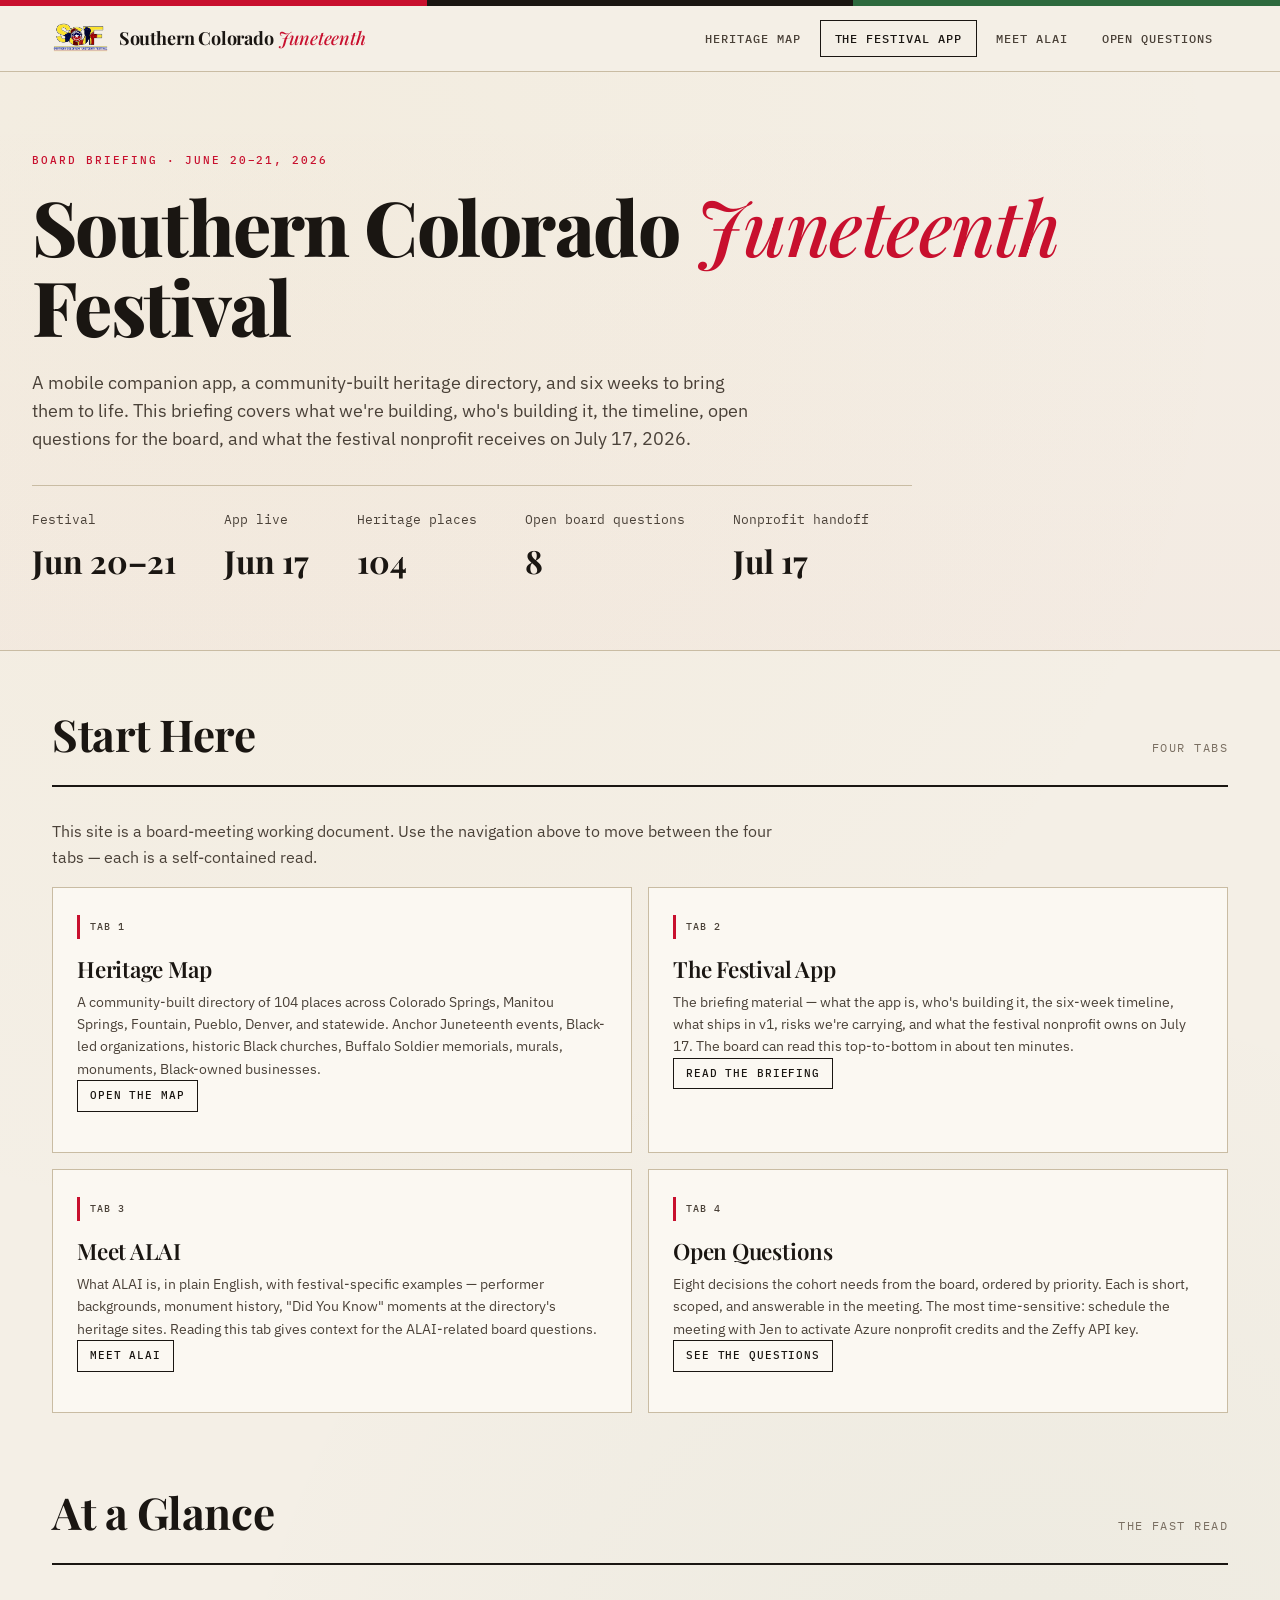
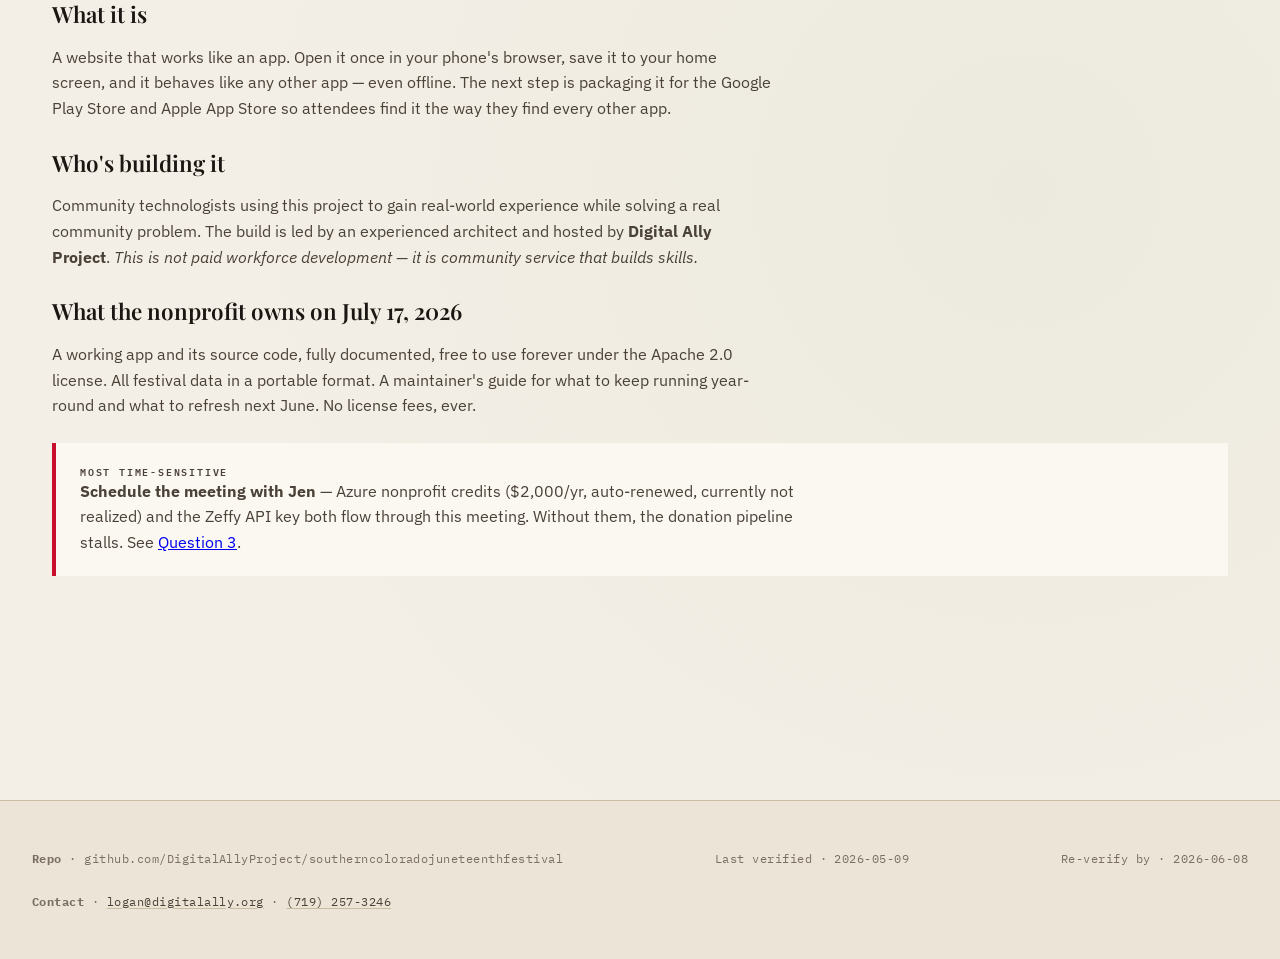
==== index.html @ 45888d23 "Initial briefing site — 4-tab PWA for the Southern Colorado Juneteenth Festival board. Heritage Map " ====
<!DOCTYPE html>
<html lang="en">
<head>
<meta charset="UTF-8" />
<meta name="viewport" content="width=device-width, initial-scale=1.0" />
<meta name="description" content="Board briefing for the Southern Colorado Juneteenth Festival mobile companion app — what it is, who's building it, timeline, the 104-place heritage directory, and what the festival nonprofit receives on July 17, 2026." />
<meta name="theme-color" content="#C8102E" />
<title>Southern Colorado Juneteenth Festival — Briefing</title>
<link rel="manifest" href="manifest.webmanifest" />
<link rel="icon" href="icons/icon-192.png" />
<link rel="apple-touch-icon" href="icons/icon-192.png" />
<link rel="preconnect" href="https://fonts.googleapis.com">
<link rel="preconnect" href="https://fonts.gstatic.com" crossorigin>
<link href="https://fonts.googleapis.com/css2?family=Playfair+Display:ital,wght@0,400;0,500;0,700;0,800;1,400&family=IBM+Plex+Sans:wght@300;400;500;600&family=IBM+Plex+Mono:wght@400;500&display=swap" rel="stylesheet">
<link rel="stylesheet" href="styles.css" />
</head>
<body>

<header class="site-header">
  <div class="site-header-inner">
    <a class="site-brand" href="index.html"><img src="assets/festival-logo.png" alt="" class="site-brand-mark" /><span>Southern Colorado <em>Juneteenth</em></span></a>
    <nav class="site-nav" aria-label="Primary">
      <a href="heritage-map.html">Heritage Map</a>
      <a href="festival-app.html" class="active">The Festival App</a>
      <a href="meet-alai.html">Meet ALAI</a>
      <a href="open-questions.html">Open Questions</a>
    </nav>
  </div>
</header>

<section class="hero">
  <div class="hero-inner">
    <p class="eyebrow">Board Briefing · June 20–21, 2026</p>
    <h1>Southern Colorado <em>Juneteenth</em> Festival</h1>
    <p class="hero-lede">
      A mobile companion app, a community-built heritage directory, and six weeks to bring them to life. This briefing covers what we're building, who's building it, the timeline, open questions for the board, and what the festival nonprofit receives on July&nbsp;17,&nbsp;2026.
    </p>
    <div class="hero-meta">
      <div class="meta-item">Festival<strong>Jun 20–21</strong></div>
      <div class="meta-item">App live<strong>Jun 17</strong></div>
      <div class="meta-item">Heritage places<strong>104</strong></div>
      <div class="meta-item">Open board questions<strong>8</strong></div>
      <div class="meta-item">Nonprofit handoff<strong>Jul 17</strong></div>
    </div>
  </div>
</section>

<main>

<section class="section" id="start-here">
  <div class="section-heading">
    <h2 class="section-title">Start Here</h2>
    <span class="section-meta">Four tabs</span>
  </div>
  <p>
    This site is a board-meeting working document. Use the navigation above to move between the four tabs — each is a self-contained read.
  </p>
  <div class="card-grid cols-2">

    <article class="card card-static">
      <p class="category-badge">Tab 1</p>
      <h3 class="card-title">Heritage Map</h3>
      <p class="card-body-text">
        A community-built directory of 104 places across Colorado Springs, Manitou Springs, Fountain, Pueblo, Denver, and statewide. Anchor Juneteenth events, Black-led organizations, historic Black churches, Buffalo Soldier memorials, murals, monuments, Black-owned businesses.
      </p>
      <p><a class="cross-link" href="heritage-map.html">Open the map</a></p>
    </article>

    <article class="card card-static">
      <p class="category-badge">Tab 2</p>
      <h3 class="card-title">The Festival App</h3>
      <p class="card-body-text">
        The briefing material — what the app is, who's building it, the six-week timeline, what ships in v1, risks we're carrying, and what the festival nonprofit owns on July 17. The board can read this top-to-bottom in about ten minutes.
      </p>
      <p><a class="cross-link" href="festival-app.html">Read the briefing</a></p>
    </article>

    <article class="card card-static">
      <p class="category-badge">Tab 3</p>
      <h3 class="card-title">Meet ALAI</h3>
      <p class="card-body-text">
        What ALAI is, in plain English, with festival-specific examples — performer backgrounds, monument history, "Did You Know" moments at the directory's heritage sites. Reading this tab gives context for the ALAI-related board questions.
      </p>
      <p><a class="cross-link" href="meet-alai.html">Meet ALAI</a></p>
    </article>

    <article class="card card-static">
      <p class="category-badge">Tab 4</p>
      <h3 class="card-title">Open Questions</h3>
      <p class="card-body-text">
        Eight decisions the cohort needs from the board, ordered by priority. Each is short, scoped, and answerable in the meeting. The most time-sensitive: schedule the meeting with Jen to activate Azure nonprofit credits and the Zeffy API key.
      </p>
      <p><a class="cross-link" href="open-questions.html">See the questions</a></p>
    </article>

  </div>
</section>

<section class="section" id="at-a-glance">
  <div class="section-heading">
    <h2 class="section-title">At a Glance</h2>
    <span class="section-meta">The fast read</span>
  </div>

  <h3>What it is</h3>
  <p>
    A website that works like an app. Open it once in your phone's browser, save it to your home screen, and it behaves like any other app — even offline. The next step is packaging it for the Google Play Store and Apple App Store so attendees find it the way they find every other app.
  </p>

  <h3>Who's building it</h3>
  <p>
    Community technologists using this project to gain real-world experience while solving a real community problem. The build is led by an experienced architect and hosted by <strong>Digital Ally Project</strong>. <em>This is not paid workforce development — it is community service that builds skills.</em>
  </p>

  <h3>What the nonprofit owns on July 17, 2026</h3>
  <p>
    A working app and its source code, fully documented, free to use forever under the Apache 2.0 license. All festival data in a portable format. A maintainer's guide for what to keep running year-round and what to refresh next June. No license fees, ever.
  </p>

  <div class="callout">
    <p class="callout-label">Most time-sensitive</p>
    <p>
      <strong>Schedule the meeting with Jen</strong> — Azure nonprofit credits ($2,000/yr, auto-renewed, currently not realized) and the Zeffy API key both flow through this meeting. Without them, the donation pipeline stalls. See <a href="open-questions.html#q3">Question 3</a>.
    </p>
  </div>
</section>

</main>

<footer class="site-footer">
  <div class="site-footer-inner">
    <div>
      <strong>Repo</strong> · github.com/DigitalAllyProject/southerncoloradojuneteenthfestival
    </div>
    <div>Last verified · 2026-05-09</div>
    <div>Re-verify by · 2026-06-08</div>
    <div><strong>Contact</strong> · <a href="mailto:logan@digitalally.org">logan@digitalally.org</a> · <a href="tel:+17192573246">(719) 257-3246</a></div>
  </div>
</footer>

<script>
  if ('serviceWorker' in navigator) {
    window.addEventListener('load', () => {
      navigator.serviceWorker.register('sw.js').catch(() => {});
    });
  }
</script>
</body>
</html>
---- styles.css ----
/* Southern Colorado Juneteenth Festival — shared styles
 * Design system extracted from scavenger_hunt_directory.html so the briefing
 * site, the heritage directory, and (eventually) the festival PWA read as
 * one family.
 */

:root {
  --bg: #F4EFE6;          /* warm cream paper */
  --bg-deeper: #ECE5D7;
  --bg-card: #FBF8F2;
  --ink: #1A1612;          /* near-black ink */
  --ink-soft: #4A4138;
  --ink-faded: #7A6F62;
  --rule: #C9BCA3;         /* paper rule line */

  /* Pan-African accent palette */
  --pa-red: #C8102E;
  --pa-black: #1A1612;
  --pa-green: #2D6A3E;
  --pa-gold: #D4A634;

  --accent: var(--pa-red);
  --shadow: 0 1px 2px rgba(26,22,18,0.04), 0 4px 12px rgba(26,22,18,0.06);
  --shadow-lift: 0 4px 8px rgba(26,22,18,0.08), 0 16px 32px rgba(26,22,18,0.10);

  --font-display: 'Playfair Display', Georgia, serif;
  --font-body: 'IBM Plex Sans', system-ui, sans-serif;
  --font-mono: 'IBM Plex Mono', ui-monospace, monospace;
}

* { box-sizing: border-box; }
html { scroll-behavior: smooth; }
body {
  margin: 0;
  background: var(--bg);
  color: var(--ink);
  font-family: var(--font-body);
  font-size: 16px;
  line-height: 1.6;
  background-image:
    radial-gradient(circle at 20% 10%, rgba(212, 166, 52, 0.04) 0, transparent 40%),
    radial-gradient(circle at 80% 70%, rgba(45, 106, 62, 0.04) 0, transparent 40%);
}

/* ===== Global nav header (shared across all tabs) ===== */
.site-header {
  position: sticky;
  top: 0;
  z-index: 60;
  background: rgba(244, 239, 230, 0.96);
  backdrop-filter: blur(8px);
  border-bottom: 1px solid var(--rule);
}
.site-header::before {
  content: '';
  display: block;
  height: 6px;
  background: linear-gradient(90deg,
    var(--pa-red) 0%, var(--pa-red) 33.33%,
    var(--pa-black) 33.33%, var(--pa-black) 66.66%,
    var(--pa-green) 66.66%, var(--pa-green) 100%);
}
.site-header-inner {
  max-width: 1240px;
  margin: 0 auto;
  padding: 14px 32px;
  display: flex;
  align-items: center;
  gap: 24px;
  flex-wrap: wrap;
}
.site-brand {
  display: flex;
  align-items: center;
  gap: 10px;
  font-family: var(--font-display);
  font-weight: 700;
  font-size: 18px;
  letter-spacing: -0.01em;
  color: var(--ink);
  text-decoration: none;
  flex: 0 0 auto;
}
.site-brand-mark {
  height: 32px;
  width: auto;
  display: block;
}
.site-brand em {
  font-style: italic;
  font-weight: 500;
  color: var(--pa-red);
}

/* ===== Logo strip (hosted by / partners) ===== */
.logo-strip {
  display: flex;
  flex-wrap: wrap;
  align-items: center;
  gap: 32px 48px;
  padding: 24px 0;
  border-top: 1px solid var(--rule);
  border-bottom: 1px solid var(--rule);
  margin: 24px 0;
}
.logo-strip-label {
  font-family: var(--font-mono);
  font-size: 11px;
  letter-spacing: 0.18em;
  text-transform: uppercase;
  color: var(--ink-faded);
  margin: 0;
}
.logo-strip img {
  height: 64px;
  width: auto;
  display: block;
}
.logo-strip .stack {
  display: flex;
  flex-direction: column;
  gap: 6px;
}
.logo-strip .stack span {
  font-family: var(--font-mono);
  font-size: 11px;
  letter-spacing: 0.1em;
  text-transform: uppercase;
  color: var(--ink-faded);
}

/* Hero brand mark (larger, for landing) */
.hero-brand-mark {
  height: 96px;
  width: auto;
  display: block;
  margin-bottom: 24px;
}

/* ===== Contact actions (email / call / text deep links) ===== */
.contact-actions {
  display: grid;
  grid-template-columns: repeat(auto-fit, minmax(220px, 1fr));
  gap: 12px;
  margin: 16px 0 24px;
}
.contact-action {
  display: flex;
  flex-direction: column;
  gap: 4px;
  padding: 16px 20px;
  background: var(--bg-card);
  border: 1px solid var(--rule);
  text-decoration: none;
  color: var(--ink);
  transition: border-color 0.15s ease, background 0.15s ease, transform 0.15s ease;
}
.contact-action:hover {
  border-color: var(--ink);
  background: var(--bg-deeper);
  transform: translateY(-1px);
}
.contact-action:active {
  transform: translateY(0);
}
.contact-action-label {
  font-family: var(--font-mono);
  font-size: 11px;
  letter-spacing: 0.18em;
  text-transform: uppercase;
  color: var(--pa-red);
  font-weight: 600;
}
.contact-action-value {
  font-family: var(--font-display);
  font-size: 1.1rem;
  font-weight: 600;
  letter-spacing: -0.005em;
  color: var(--ink);
}
.site-nav {
  display: flex;
  gap: 4px;
  flex-wrap: wrap;
  margin-left: auto;
}
.site-nav a {
  font-family: var(--font-mono);
  font-size: 12px;
  font-weight: 500;
  letter-spacing: 0.08em;
  text-transform: uppercase;
  padding: 8px 14px;
  color: var(--ink-soft);
  text-decoration: none;
  border: 1px solid transparent;
  transition: border-color 0.15s ease, color 0.15s ease;
}
.site-nav a:hover {
  color: var(--ink);
  border-color: var(--rule);
}
.site-nav a.active {
  color: var(--ink);
  border-color: var(--ink);
}

/* ===== Hero ===== */
.hero {
  position: relative;
  padding: 80px 32px 64px;
  border-bottom: 1px solid var(--rule);
  background: linear-gradient(180deg, transparent 0%, rgba(200,16,46,0.02) 100%);
  overflow: hidden;
}
.hero-inner {
  max-width: 1240px;
  margin: 0 auto;
}
.eyebrow {
  font-family: var(--font-mono);
  font-size: 11px;
  font-weight: 500;
  letter-spacing: 0.18em;
  text-transform: uppercase;
  color: var(--pa-red);
  margin: 0 0 16px;
}
.hero h1 {
  font-family: var(--font-display);
  font-weight: 800;
  font-size: clamp(2.5rem, 6vw, 4.75rem);
  line-height: 1.05;
  letter-spacing: -0.02em;
  margin: 0 0 24px;
  max-width: 22ch;
}
.hero h1 em {
  font-style: italic;
  font-weight: 500;
  color: var(--pa-red);
}
.hero-lede {
  max-width: 720px;
  font-size: 18px;
  line-height: 1.55;
  color: var(--ink-soft);
  margin: 24px 0 0;
}
.hero-meta {
  display: flex;
  flex-wrap: wrap;
  gap: 32px 48px;
  max-width: 880px;
  padding-top: 24px;
  border-top: 1px solid var(--rule);
  margin-top: 32px;
}
.meta-item {
  font-family: var(--font-mono);
  font-size: 13px;
  color: var(--ink-soft);
}
.meta-item strong {
  display: block;
  font-family: var(--font-display);
  font-size: 32px;
  font-weight: 700;
  color: var(--ink);
  margin-top: 4px;
}

/* ===== Main layout ===== */
main {
  max-width: 1240px;
  margin: 0 auto;
  padding: 48px 32px 96px;
}
.section {
  margin-bottom: 64px;
  scroll-margin-top: 96px;
}
.section-heading {
  display: flex;
  align-items: baseline;
  justify-content: space-between;
  gap: 24px;
  margin: 0 0 32px;
  padding-bottom: 16px;
  border-bottom: 2px solid var(--ink);
}
.section-title {
  font-family: var(--font-display);
  font-weight: 700;
  font-size: clamp(1.75rem, 3.5vw, 2.75rem);
  letter-spacing: -0.01em;
  margin: 0;
}
.section-meta {
  font-family: var(--font-mono);
  font-size: 12px;
  letter-spacing: 0.12em;
  text-transform: uppercase;
  color: var(--ink-faded);
  white-space: nowrap;
}
.section p {
  max-width: 720px;
  color: var(--ink-soft);
  margin: 0 0 16px;
}
.section h3 {
  font-family: var(--font-display);
  font-size: 1.4rem;
  font-weight: 600;
  margin: 24px 0 12px;
  color: var(--ink);
}

/* ===== Card grid (reused for POIs + briefing tiles + questions) ===== */
.card-grid {
  display: grid;
  grid-template-columns: repeat(auto-fill, minmax(320px, 1fr));
  gap: 16px;
}
.card-grid.cols-2 {
  grid-template-columns: repeat(auto-fill, minmax(420px, 1fr));
}
.card.hidden { display: none; }

.card {
  background: var(--bg-card);
  border: 1px solid var(--rule);
  transition: box-shadow 0.2s ease;
}
.card:hover {
  box-shadow: var(--shadow);
}
.card-static {
  padding: 24px;
}
.card-static .card-title {
  margin: 0 0 8px;
}
.card-static .card-body-text {
  color: var(--ink-soft);
  font-size: 14px;
  line-height: 1.6;
  margin: 0;
}
.card summary {
  list-style: none;
  cursor: pointer;
  padding: 20px 20px 18px;
  display: flex;
  align-items: flex-start;
  gap: 16px;
  position: relative;
  outline: none;
}
.card summary::-webkit-details-marker { display: none; }
.card summary:focus-visible { background: var(--bg-deeper); }

.card-header { flex: 1; min-width: 0; }
.category-badge {
  display: inline-block;
  font-family: var(--font-mono);
  font-size: 10px;
  letter-spacing: 0.1em;
  text-transform: uppercase;
  font-weight: 500;
  color: var(--accent);
  background: transparent;
  padding: 4px 8px 4px 0;
  margin-bottom: 8px;
  border-left: 3px solid var(--accent);
  padding-left: 10px;
}
.card-title {
  font-family: var(--font-display);
  font-weight: 600;
  font-size: 1.2rem;
  line-height: 1.25;
  letter-spacing: -0.01em;
  margin: 0 0 4px;
  color: var(--ink);
}
.card-subcategory {
  font-family: var(--font-mono);
  font-size: 11px;
  color: var(--ink-faded);
  margin: 0;
  letter-spacing: 0.04em;
}
.expand-marker {
  font-family: var(--font-display);
  font-size: 24px;
  font-weight: 400;
  line-height: 1;
  color: var(--ink-faded);
  transition: transform 0.2s ease, color 0.2s ease;
  flex-shrink: 0;
}
.card details[open] .expand-marker {
  transform: rotate(45deg);
  color: var(--accent);
}
.card-body {
  padding: 0 20px 20px;
  border-top: 1px solid var(--rule);
  padding-top: 20px;
  animation: fadeIn 0.3s ease;
}
@keyframes fadeIn {
  from { opacity: 0; transform: translateY(-4px); }
  to { opacity: 1; transform: translateY(0); }
}
.story {
  font-size: 14px;
  line-height: 1.6;
  color: var(--ink-soft);
  margin: 0 0 16px;
}

/* ===== Filters (heritage map) ===== */
.filters {
  position: sticky;
  top: 60px;
  z-index: 50;
  background: rgba(244, 239, 230, 0.96);
  backdrop-filter: blur(8px);
  border-bottom: 1px solid var(--rule);
  padding: 16px 32px;
}
.filters-inner {
  max-width: 1240px;
  margin: 0 auto;
  display: flex;
  flex-wrap: wrap;
  gap: 12px;
  align-items: center;
}
.filter-label {
  font-family: var(--font-mono);
  font-size: 11px;
  letter-spacing: 0.12em;
  text-transform: uppercase;
  color: var(--ink-faded);
  margin-right: 4px;
}
.filter-select, .filter-search {
  font-family: var(--font-body);
  font-size: 14px;
  padding: 8px 12px;
  border: 1px solid var(--rule);
  background: var(--bg);
  color: var(--ink);
  border-radius: 2px;
  cursor: pointer;
  transition: border-color 0.15s ease;
}
.filter-select:hover, .filter-search:focus {
  border-color: var(--ink);
  outline: none;
}
.filter-search {
  flex: 1;
  min-width: 200px;
  cursor: text;
}
.filter-reset {
  font-family: var(--font-mono);
  font-size: 12px;
  letter-spacing: 0.06em;
  background: transparent;
  border: 1px solid var(--ink);
  color: var(--ink);
  padding: 8px 14px;
  cursor: pointer;
  text-transform: uppercase;
}
.filter-reset:hover { background: var(--ink); color: var(--bg); }
#result-count {
  font-family: var(--font-mono);
  font-size: 12px;
  color: var(--ink-faded);
  margin-left: auto;
}

/* ===== Region sections (heritage map) ===== */
.region-section {
  margin-bottom: 64px;
  scroll-margin-top: 140px;
}
.region-heading {
  display: flex;
  align-items: baseline;
  justify-content: space-between;
  gap: 24px;
  margin: 0 0 24px;
  padding-bottom: 12px;
  border-bottom: 2px solid var(--ink);
}
.region-name {
  font-family: var(--font-display);
  font-weight: 700;
  font-size: clamp(1.5rem, 3vw, 2.25rem);
  letter-spacing: -0.01em;
  margin: 0;
}
.region-count {
  font-family: var(--font-mono);
  font-size: 12px;
  letter-spacing: 0.12em;
  text-transform: uppercase;
  color: var(--ink-faded);
}

/* ===== Timeline (festival-app) ===== */
.timeline {
  display: grid;
  gap: 4px;
  border-top: 1px solid var(--rule);
}
.timeline-row {
  display: grid;
  grid-template-columns: 180px 1fr;
  gap: 24px;
  padding: 20px 0;
  border-bottom: 1px solid var(--rule);
  align-items: baseline;
}
.timeline-row.highlight .timeline-date {
  color: var(--pa-red);
}
.timeline-row.highlight .timeline-event {
  font-weight: 600;
}
.timeline-date {
  font-family: var(--font-mono);
  font-size: 13px;
  letter-spacing: 0.06em;
  color: var(--ink);
  font-weight: 500;
}
.timeline-event {
  font-family: var(--font-body);
  font-size: 16px;
  color: var(--ink-soft);
  margin: 0;
}
@media (max-width: 640px) {
  .timeline-row {
    grid-template-columns: 1fr;
    gap: 6px;
    padding: 16px 0;
  }
}

/* ===== Question block (open-questions) ===== */
.question-block {
  background: var(--bg-card);
  border: 1px solid var(--rule);
  padding: 28px;
  margin-bottom: 16px;
  scroll-margin-top: 120px;
}
.question-block .question-meta {
  display: flex;
  flex-wrap: wrap;
  gap: 12px 24px;
  font-family: var(--font-mono);
  font-size: 11px;
  letter-spacing: 0.1em;
  text-transform: uppercase;
  color: var(--ink-faded);
  margin-bottom: 16px;
}
.question-block .question-meta .q-id {
  color: var(--pa-red);
  font-weight: 600;
}
.question-block .question-meta .q-priority-urgent {
  color: var(--pa-red);
  font-weight: 600;
}
.question-block .question-meta .q-priority-high {
  color: var(--ink);
  font-weight: 500;
}
.question-block h3 {
  font-family: var(--font-display);
  font-size: 1.4rem;
  font-weight: 600;
  margin: 0 0 12px;
  color: var(--ink);
}
.question-block p {
  margin: 0 0 12px;
  color: var(--ink-soft);
}
.question-block ul {
  margin: 0 0 12px 0;
  padding-left: 20px;
  color: var(--ink-soft);
}
.question-block .answer-placeholder {
  margin-top: 20px;
  padding: 16px;
  background: var(--bg);
  border-left: 3px solid var(--pa-green);
  font-family: var(--font-mono);
  font-size: 12px;
  color: var(--ink-faded);
  letter-spacing: 0.04em;
}

/* ===== Footer ===== */
.site-footer {
  background: var(--bg-deeper);
  border-top: 1px solid var(--rule);
  padding: 48px 32px;
  margin-top: 64px;
}
.site-footer-inner {
  max-width: 1240px;
  margin: 0 auto;
  font-family: var(--font-mono);
  font-size: 12px;
  color: var(--ink-faded);
  letter-spacing: 0.04em;
  display: flex;
  flex-wrap: wrap;
  gap: 24px 48px;
  justify-content: space-between;
}
.site-footer-inner a {
  color: var(--ink-soft);
  text-decoration: underline;
  text-decoration-color: var(--rule);
  text-underline-offset: 2px;
}
.site-footer-inner a:hover {
  color: var(--accent);
  text-decoration-color: var(--accent);
}

/* ===== Info row (for cards with dt/dd metadata) ===== */
.info-grid {
  margin: 0 0 16px;
  padding: 0;
  display: grid;
  gap: 8px;
  font-size: 13px;
}
.info-row { display: grid; grid-template-columns: 90px 1fr; gap: 8px; }
.info-row dt {
  font-family: var(--font-mono);
  font-size: 11px;
  text-transform: uppercase;
  letter-spacing: 0.08em;
  color: var(--ink-faded);
  font-weight: 500;
}
.info-row dd {
  margin: 0;
  color: var(--ink-soft);
  word-break: break-word;
}
.info-row dd a {
  color: var(--ink);
  text-decoration: underline;
  text-decoration-color: var(--accent);
  text-underline-offset: 2px;
}
.info-row dd a:hover {
  color: var(--accent);
}

/* ===== Callout ===== */
.callout {
  background: var(--bg-card);
  border-left: 4px solid var(--pa-red);
  padding: 20px 24px;
  margin: 24px 0;
}
.callout-label {
  font-family: var(--font-mono);
  font-size: 10px;
  letter-spacing: 0.18em;
  text-transform: uppercase;
  color: var(--pa-red);
  font-weight: 600;
  margin: 0 0 8px;
}
.callout p {
  margin: 0;
  color: var(--ink-soft);
}

/* ===== Cross-link pill ===== */
.cross-link {
  display: inline-block;
  font-family: var(--font-mono);
  font-size: 11px;
  font-weight: 500;
  letter-spacing: 0.08em;
  text-transform: uppercase;
  padding: 6px 12px;
  border: 1px solid var(--ink);
  color: var(--ink);
  text-decoration: none;
  transition: background 0.15s ease, color 0.15s ease;
}
.cross-link:hover {
  background: var(--ink);
  color: var(--bg);
}

/* ===== Responsive tweaks ===== */
@media (max-width: 640px) {
  .hero { padding: 56px 24px 48px; }
  main { padding: 32px 20px 64px; }
  .site-header-inner { padding: 12px 20px; }
  .site-brand { font-size: 16px; }
  .site-nav a { font-size: 11px; padding: 6px 10px; }
  .filters { padding: 12px 20px; }
  .site-footer { padding: 32px 20px; }
}
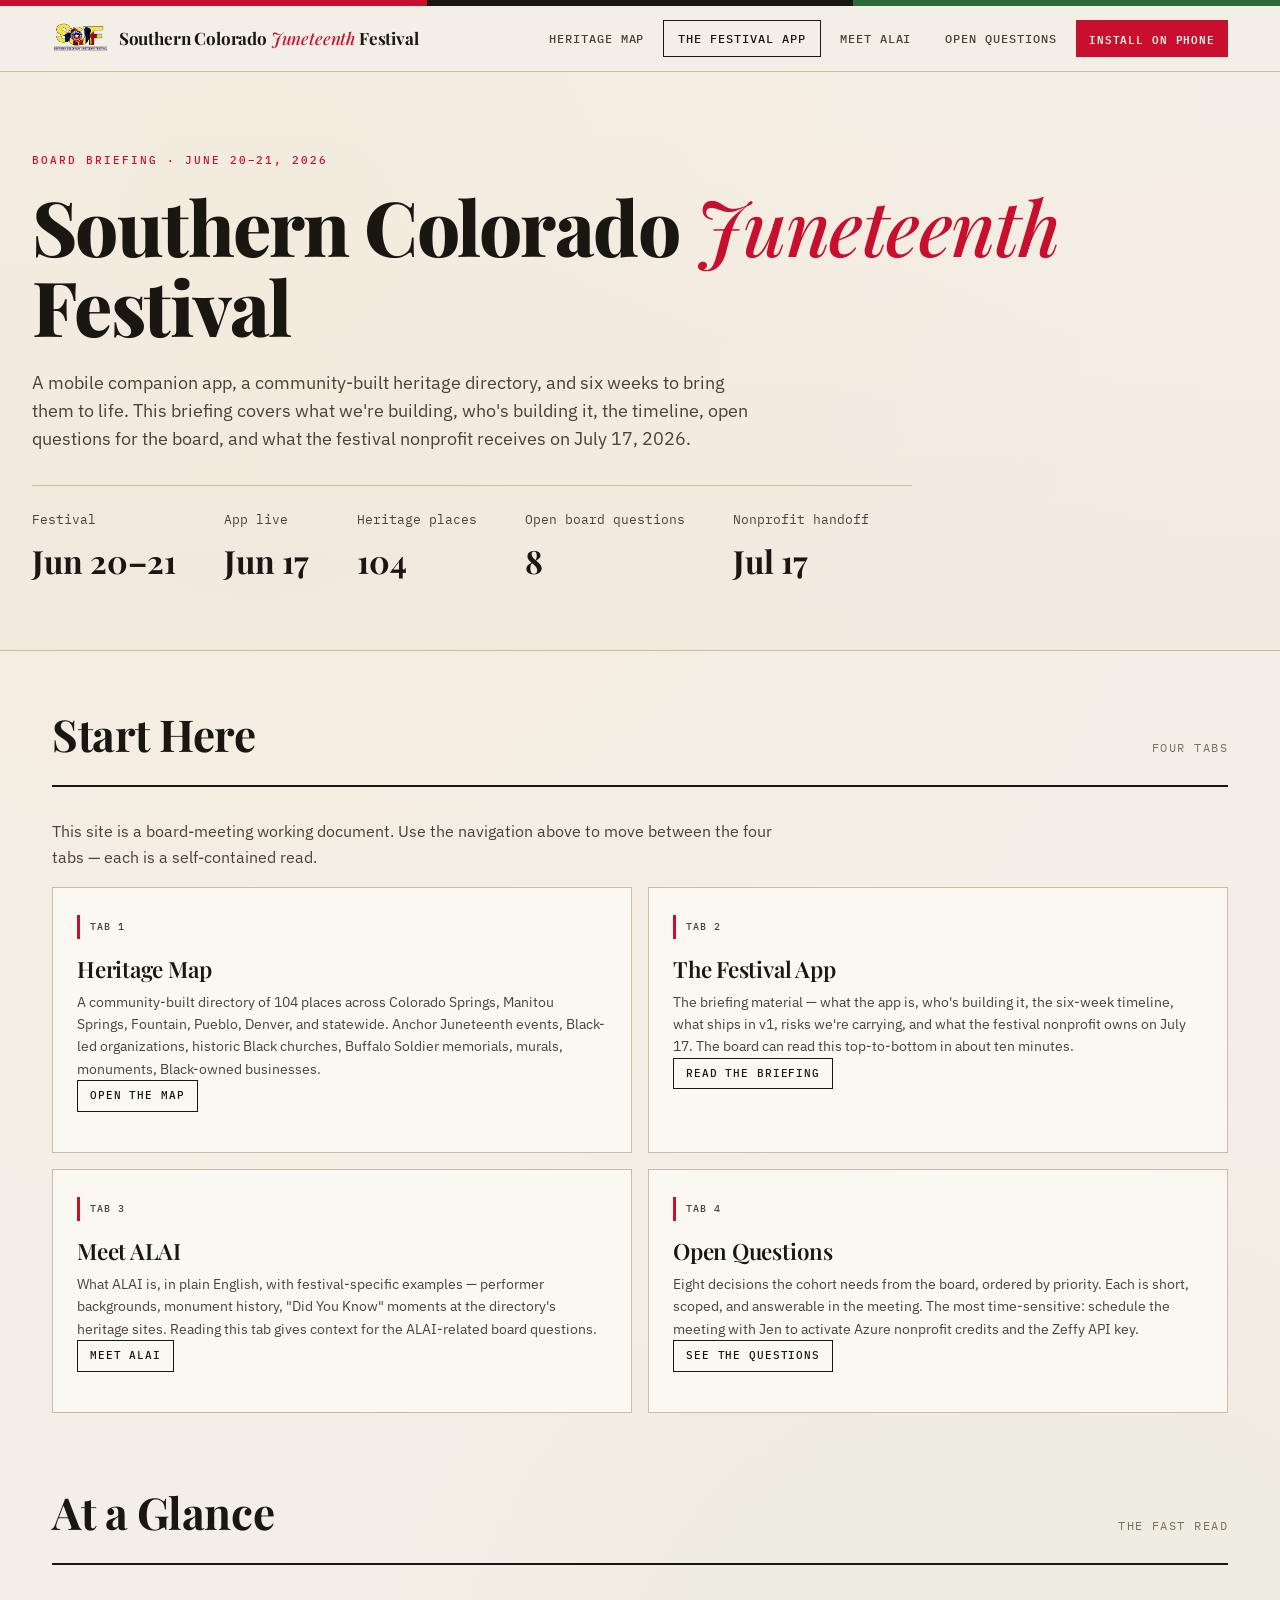
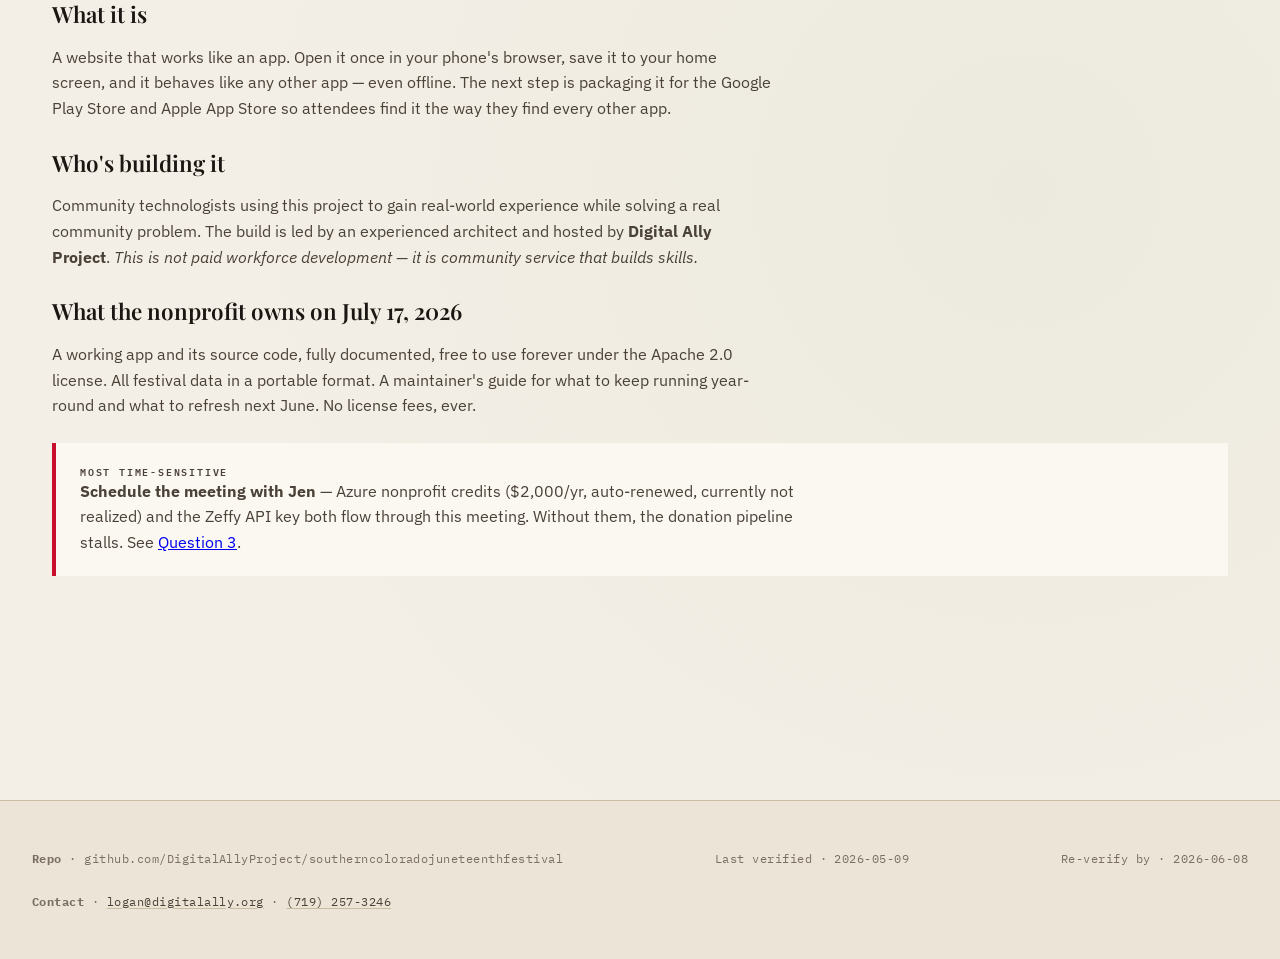
==== commit 9c6156b4: "Mobile fixes, install dialog, full festival name in brand, Google Maps live. - Brand text now reads " ====
--- a/index.html
+++ b/index.html
@@ -18,12 +18,13 @@
 
 <header class="site-header">
   <div class="site-header-inner">
-    <a class="site-brand" href="index.html"><img src="assets/festival-logo.png" alt="" class="site-brand-mark" /><span>Southern Colorado <em>Juneteenth</em></span></a>
+    <a class="site-brand" href="index.html"><img src="assets/festival-logo.png" alt="" class="site-brand-mark" /><span class="site-brand-text">Southern Colorado <em>Juneteenth</em> Festival</span></a>
     <nav class="site-nav" aria-label="Primary">
       <a href="heritage-map.html">Heritage Map</a>
       <a href="festival-app.html" class="active">The Festival App</a>
       <a href="meet-alai.html">Meet ALAI</a>
       <a href="open-questions.html">Open Questions</a>
+          <button class="install-trigger" id="install-trigger" type="button" hidden>Install on phone</button>
     </nav>
   </div>
 </header>
@@ -145,5 +146,45 @@
     });
   }
 </script>
+<dialog class="install-dialog" id="install-dialog">
+  <div class="install-dialog-inner">
+    <div class="install-dialog-header">
+      <div>
+        <p class="eyebrow">Install on your device</p>
+        <h2>Add this to your home screen</h2>
+      </div>
+      <button class="install-dialog-close" id="install-dialog-close" type="button" aria-label="Close">&times;</button>
+    </div>
+    <p class="install-dialog-lede">This site can run like an app on your phone &mdash; full-screen, offline-capable, no app store required.</p>
+    <button class="install-native-btn" id="install-native-btn" type="button" hidden>Install now</button>
+    <details class="install-platform" id="install-ios">
+      <summary>iPhone or iPad (Safari)</summary>
+      <ol>
+        <li>Tap the <strong>Share</strong> button (square with an up-arrow) at the bottom of Safari.</li>
+        <li>Scroll down and tap <strong>Add to Home Screen</strong>.</li>
+        <li>Tap <strong>Add</strong> in the top-right.</li>
+      </ol>
+    </details>
+    <details class="install-platform" id="install-android">
+      <summary>Android (Chrome)</summary>
+      <ol>
+        <li>Tap the <strong>three-dot menu</strong> in the top-right of Chrome.</li>
+        <li>Tap <strong>Install app</strong> (or <em>Add to Home Screen</em>).</li>
+        <li>Tap <strong>Install</strong> to confirm.</li>
+      </ol>
+    </details>
+    <details class="install-platform" id="install-desktop">
+      <summary>Desktop (Chrome or Edge)</summary>
+      <ol>
+        <li>Look for the <strong>install icon</strong> in the address bar (a small monitor with a down-arrow).</li>
+        <li>Click it, then click <strong>Install</strong>.</li>
+      </ol>
+    </details>
+    <p class="install-uninstall-note"><strong>Heads up before you uninstall</strong>To remove this app later, do <em>not</em> uninstall it from Windows Apps &amp; Features &mdash; that can accidentally remove the underlying browser. Instead, open <code>edge://apps/</code> (Edge) or <code>chrome://apps/</code> (Chrome) and remove it there. On phones, long-press the home-screen icon and tap Remove.</p>
+  </div>
+</dialog>
+
+<script src="install-prompt.js" defer></script>
+
 </body>
 </html>
--- a/styles.css
+++ b/styles.css
@@ -29,7 +29,7 @@
 }
 
 * { box-sizing: border-box; }
-html { scroll-behavior: smooth; }
+html { scroll-behavior: smooth; overflow-x: hidden; }
 body {
   margin: 0;
   background: var(--bg);
@@ -37,10 +37,13 @@
   font-family: var(--font-body);
   font-size: 16px;
   line-height: 1.6;
+  overflow-x: hidden;
   background-image:
     radial-gradient(circle at 20% 10%, rgba(212, 166, 52, 0.04) 0, transparent 40%),
     radial-gradient(circle at 80% 70%, rgba(45, 106, 62, 0.04) 0, transparent 40%);
 }
+img, video { max-width: 100%; height: auto; }
+a { word-break: break-word; }
 
 /* ===== Global nav header (shared across all tabs) ===== */
 .site-header {
@@ -75,16 +78,22 @@
   gap: 10px;
   font-family: var(--font-display);
   font-weight: 700;
-  font-size: 18px;
+  font-size: 17px;
   letter-spacing: -0.01em;
   color: var(--ink);
   text-decoration: none;
-  flex: 0 0 auto;
+  flex: 1 1 auto;
+  min-width: 0;
 }
 .site-brand-mark {
   height: 32px;
   width: auto;
   display: block;
+  flex-shrink: 0;
+}
+.site-brand-text {
+  white-space: normal;
+  line-height: 1.15;
 }
 .site-brand em {
   font-style: italic;
@@ -717,13 +726,269 @@
   color: var(--bg);
 }
 
+/* ===== Map section (heritage-map.html) ===== */
+.map-section {
+  border-top: 1px solid var(--rule);
+  padding: 56px 32px 64px;
+  background: var(--bg-deeper);
+  scroll-margin-top: 80px;
+}
+.map-section-inner {
+  max-width: 1240px;
+  margin: 0 auto;
+}
+.map-section h2 {
+  font-family: var(--font-display);
+  font-size: clamp(1.5rem, 3.5vw, 2.5rem);
+  font-weight: 700;
+  margin: 0 0 12px;
+  letter-spacing: -0.01em;
+}
+.map-section p {
+  color: var(--ink-soft);
+  max-width: 720px;
+  margin: 0 0 24px;
+}
+#map {
+  width: 100%;
+  height: clamp(360px, 60vh, 600px);
+  background: var(--bg);
+  border: 1px solid var(--rule);
+  position: relative;
+}
+.map-placeholder {
+  position: absolute;
+  inset: 0;
+  display: flex;
+  flex-direction: column;
+  align-items: center;
+  justify-content: center;
+  text-align: center;
+  padding: 24px;
+  font-family: var(--font-body);
+  color: var(--ink-faded);
+  background: var(--bg);
+}
+.map-placeholder strong {
+  font-family: var(--font-display);
+  font-weight: 600;
+  font-size: 1.25rem;
+  color: var(--ink);
+  margin-bottom: 8px;
+}
+@media (max-width: 640px) {
+  .map-section { padding: 32px 16px 48px; }
+}
+
+/* ===== Install button + dialog ===== */
+.install-trigger {
+  font-family: var(--font-mono);
+  font-size: 11px;
+  font-weight: 600;
+  letter-spacing: 0.08em;
+  text-transform: uppercase;
+  padding: 8px 12px;
+  background: var(--pa-red);
+  color: var(--bg);
+  border: 1px solid var(--pa-red);
+  cursor: pointer;
+  flex-shrink: 0;
+  transition: background 0.15s ease, border-color 0.15s ease;
+}
+.install-trigger:hover { background: var(--ink); border-color: var(--ink); }
+.install-trigger[hidden] { display: none; }
+
+.install-dialog {
+  border: none;
+  padding: 0;
+  background: var(--bg);
+  max-width: 480px;
+  width: calc(100% - 32px);
+  box-shadow: var(--shadow-lift);
+  color: var(--ink);
+  font-family: var(--font-body);
+}
+.install-dialog::backdrop {
+  background: rgba(26,22,18,0.6);
+  backdrop-filter: blur(4px);
+}
+.install-dialog-inner {
+  padding: 24px;
+  border-top: 6px solid var(--pa-red);
+}
+.install-dialog-header {
+  display: flex;
+  align-items: flex-start;
+  justify-content: space-between;
+  gap: 16px;
+  margin-bottom: 16px;
+}
+.install-dialog-header .eyebrow { margin-bottom: 6px; }
+.install-dialog-header h2 {
+  font-family: var(--font-display);
+  margin: 0;
+  font-size: 1.4rem;
+  line-height: 1.2;
+}
+.install-dialog-close {
+  background: transparent;
+  border: 1px solid var(--rule);
+  width: 32px;
+  height: 32px;
+  cursor: pointer;
+  font-size: 20px;
+  line-height: 1;
+  color: var(--ink);
+  flex-shrink: 0;
+}
+.install-dialog-close:hover { background: var(--bg-deeper); }
+.install-dialog-lede {
+  margin: 0 0 16px;
+  color: var(--ink-soft);
+  font-size: 14px;
+}
+.install-native-btn {
+  display: block;
+  width: 100%;
+  padding: 14px;
+  margin-bottom: 16px;
+  background: var(--pa-green);
+  color: var(--bg);
+  border: none;
+  font-family: var(--font-body);
+  font-weight: 600;
+  font-size: 15px;
+  cursor: pointer;
+  letter-spacing: 0.02em;
+}
+.install-native-btn:hover { background: var(--ink); }
+.install-native-btn[hidden] { display: none; }
+.install-platform {
+  border-top: 1px solid var(--rule);
+  padding: 12px 0;
+}
+.install-platform:last-of-type { border-bottom: 1px solid var(--rule); }
+.install-platform summary {
+  font-family: var(--font-display);
+  font-weight: 600;
+  font-size: 1rem;
+  cursor: pointer;
+  padding: 4px 0;
+  outline: none;
+  list-style: none;
+}
+.install-platform summary::-webkit-details-marker { display: none; }
+.install-platform summary::before {
+  content: '+';
+  display: inline-block;
+  width: 20px;
+  color: var(--ink-faded);
+  font-weight: 400;
+}
+.install-platform[open] summary::before {
+  content: '–';
+  color: var(--pa-red);
+}
+.install-platform[open] summary { color: var(--pa-red); }
+.install-platform ol {
+  margin: 8px 0 4px 24px;
+  padding-left: 8px;
+  color: var(--ink-soft);
+  font-size: 14px;
+  line-height: 1.6;
+}
+.install-platform li { margin-bottom: 6px; }
+.install-uninstall-note {
+  margin-top: 16px;
+  padding: 12px 14px;
+  background: var(--bg-deeper);
+  border-left: 3px solid var(--pa-gold);
+  font-size: 12px;
+  color: var(--ink-soft);
+  line-height: 1.5;
+}
+.install-uninstall-note strong {
+  color: var(--ink);
+  display: block;
+  font-family: var(--font-mono);
+  font-size: 10px;
+  letter-spacing: 0.12em;
+  text-transform: uppercase;
+  margin-bottom: 4px;
+}
+
 /* ===== Responsive tweaks ===== */
+@media (max-width: 760px) {
+  .site-header-inner {
+    padding: 10px 16px;
+    gap: 8px 12px;
+  }
+  .site-brand {
+    font-size: 14px;
+    gap: 8px;
+    flex: 1 1 100%;
+    order: 1;
+  }
+  .site-brand-mark { height: 26px; }
+  .install-trigger {
+    order: 2;
+    font-size: 10px;
+    padding: 6px 10px;
+  }
+  .site-nav {
+    flex: 1 1 100%;
+    margin-left: 0;
+    gap: 2px;
+    order: 3;
+    justify-content: flex-start;
+  }
+  .site-nav a {
+    font-size: 10px;
+    padding: 6px 8px;
+    letter-spacing: 0.06em;
+  }
+}
 @media (max-width: 640px) {
-  .hero { padding: 56px 24px 48px; }
-  main { padding: 32px 20px 64px; }
-  .site-header-inner { padding: 12px 20px; }
-  .site-brand { font-size: 16px; }
-  .site-nav a { font-size: 11px; padding: 6px 10px; }
-  .filters { padding: 12px 20px; }
-  .site-footer { padding: 32px 20px; }
-}
+  .hero { padding: 48px 20px 40px; }
+  .hero h1 { font-size: clamp(1.75rem, 8vw, 3rem); }
+  .hero-lede { font-size: 16px; }
+  .hero-meta { gap: 12px 24px; }
+  .meta-item strong { font-size: 24px; }
+  main { padding: 28px 16px 56px; }
+  .section { margin-bottom: 48px; }
+  .section-heading { flex-direction: column; gap: 6px; align-items: flex-start; padding-bottom: 12px; }
+  .section-title { font-size: clamp(1.4rem, 6vw, 2rem); }
+  .filters {
+    padding: 12px 16px;
+    top: 56px;
+  }
+  .filters-inner { gap: 8px; }
+  .filter-search { width: 100%; min-width: 0; flex-basis: 100%; }
+  .filter-select { flex: 1 1 calc(50% - 6px); min-width: 0; }
+  .card-grid {
+    grid-template-columns: 1fr;
+    gap: 12px;
+  }
+  .card-grid.cols-2 { grid-template-columns: 1fr; }
+  .card-static { padding: 18px; }
+  .info-row { grid-template-columns: 1fr; gap: 2px; padding-bottom: 6px; }
+  .info-row dt { margin-top: 4px; }
+  .site-footer { padding: 24px 16px; }
+  .site-footer-inner { font-size: 11px; gap: 12px; flex-direction: column; }
+  .timeline-row { grid-template-columns: 1fr; gap: 4px; padding: 14px 0; }
+  .question-block { padding: 20px 18px; }
+  .question-block .question-meta { gap: 8px 16px; font-size: 10px; }
+  .install-dialog-inner { padding: 20px 18px; }
+  .logo-strip { gap: 16px 24px; padding: 16px 0; }
+  .logo-strip img { height: 48px; }
+  .contact-actions { grid-template-columns: 1fr; }
+  .region-section { scroll-margin-top: 100px; }
+}
+@media (max-width: 380px) {
+  .site-nav a {
+    font-size: 9px;
+    padding: 5px 6px;
+    letter-spacing: 0.04em;
+  }
+  .hero h1 { font-size: 1.6rem; }
+}
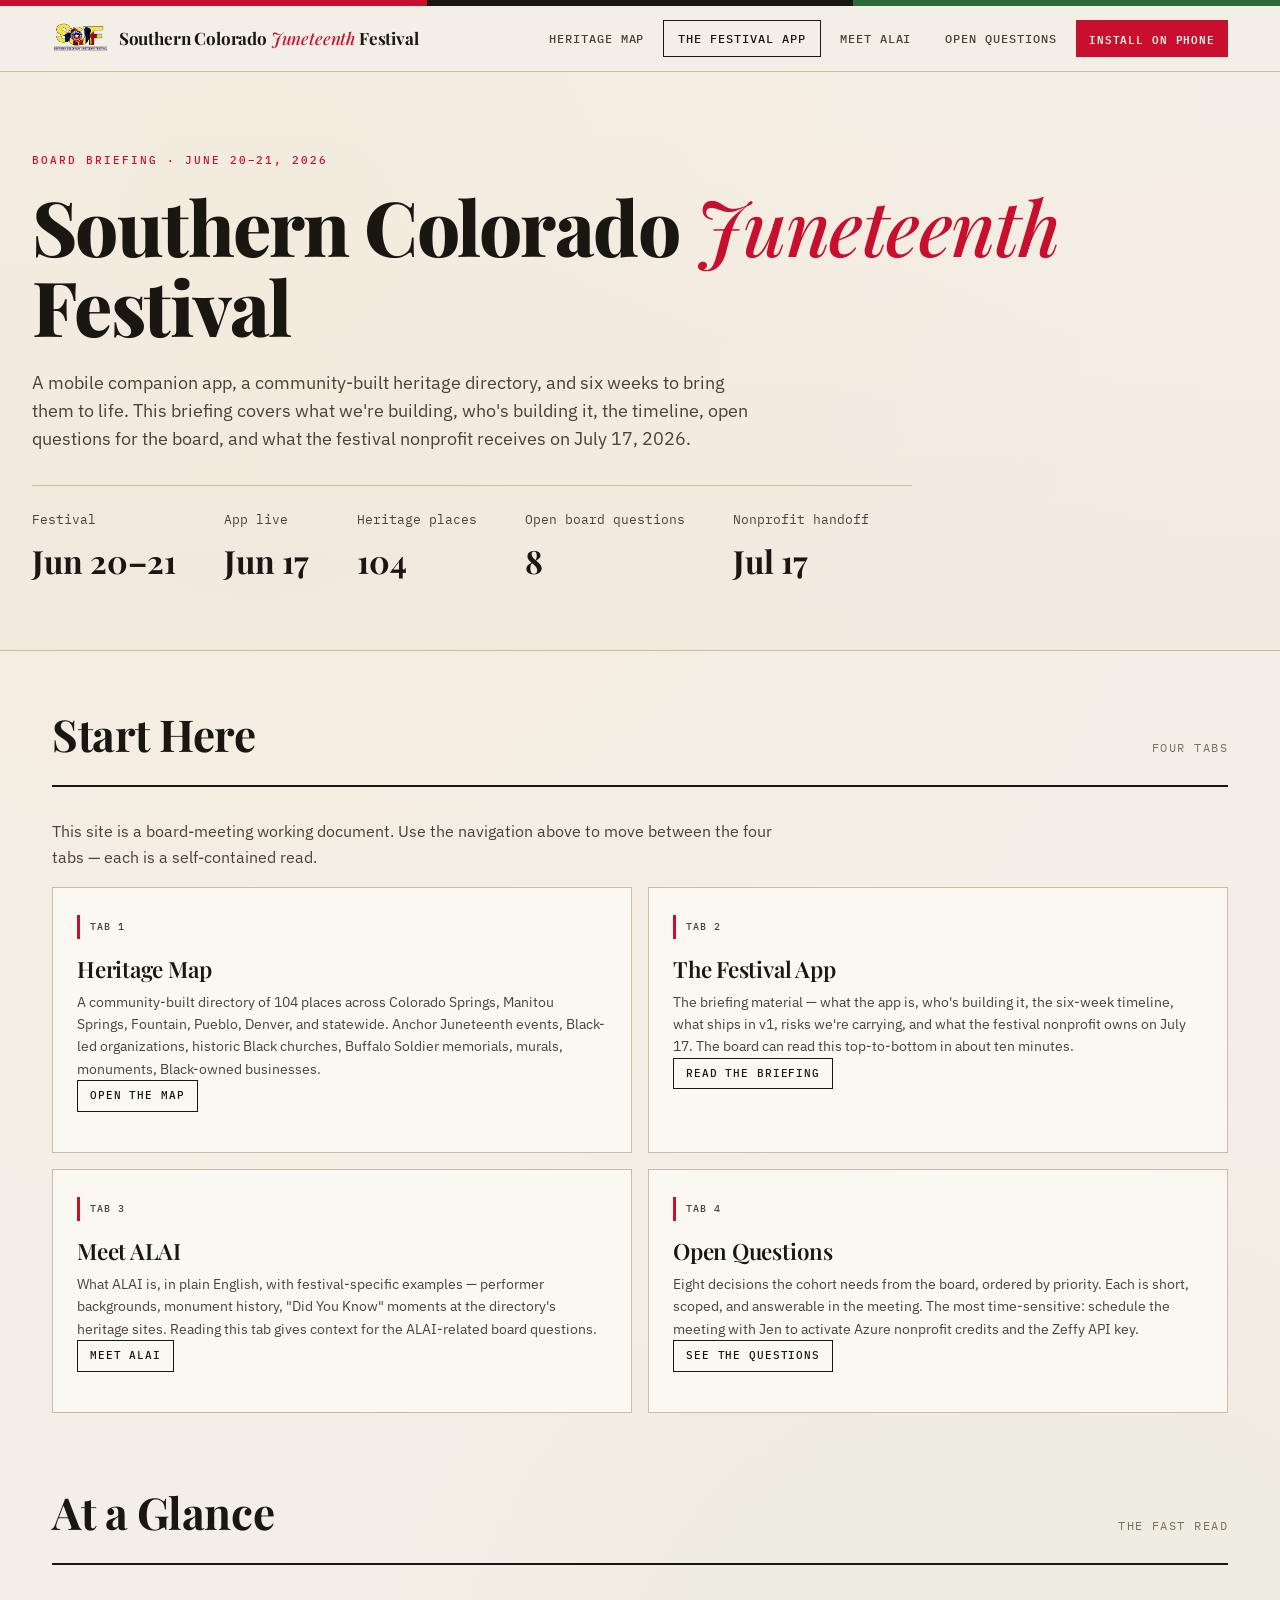
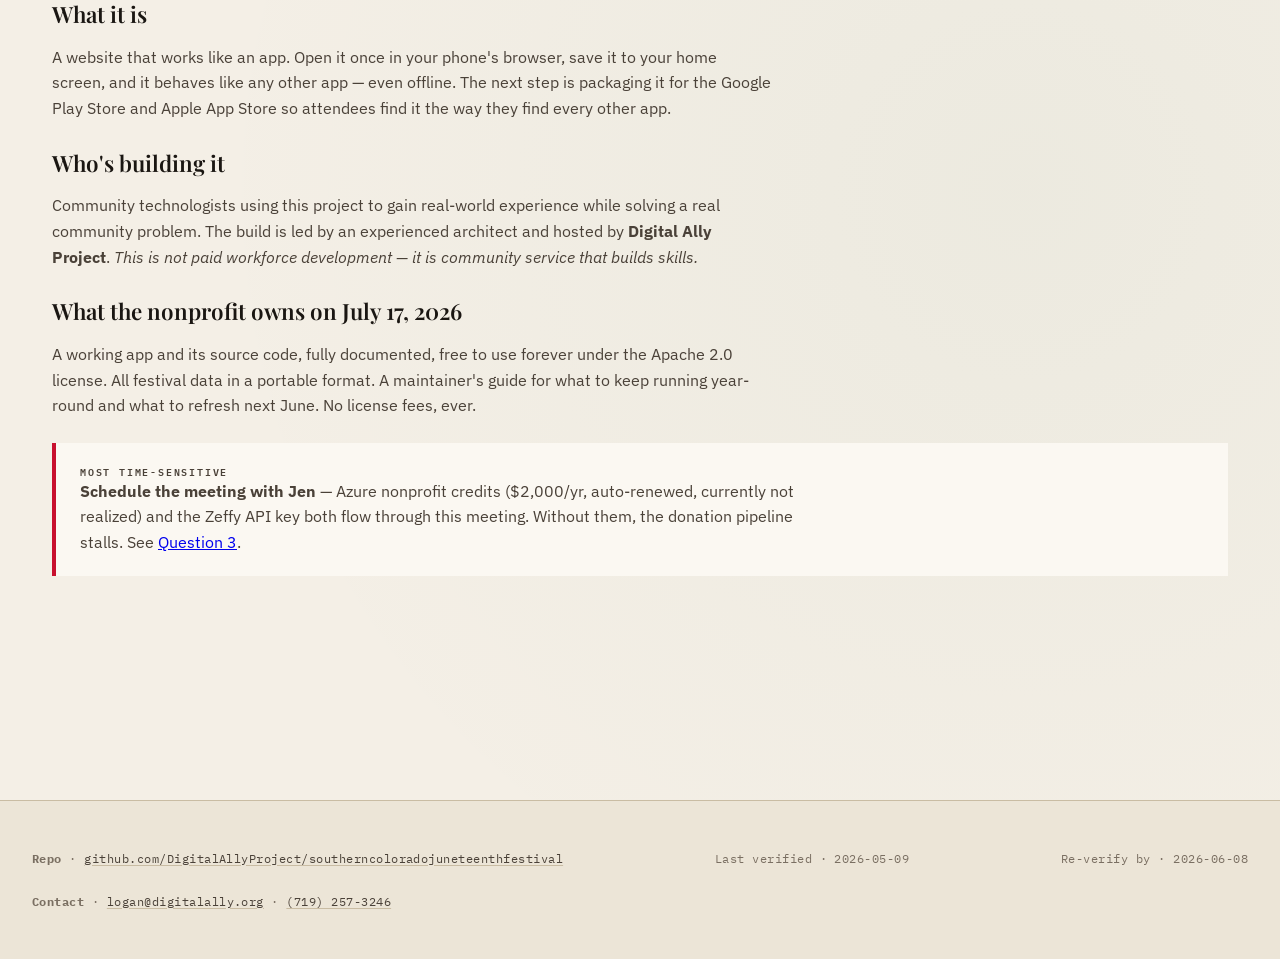
==== commit a08f16c2: "Fix footer bleed on narrow screens. The repo URL in the footer was a 56-character unbreakable string" ====
--- a/index.html
+++ b/index.html
@@ -131,7 +131,7 @@
 <footer class="site-footer">
   <div class="site-footer-inner">
     <div>
-      <strong>Repo</strong> · github.com/DigitalAllyProject/southerncoloradojuneteenthfestival
+      <strong>Repo</strong> · <a href="https://github.com/DigitalAllyProject/southerncoloradojuneteenthfestival">github.com/DigitalAllyProject/southerncoloradojuneteenthfestival</a>
     </div>
     <div>Last verified · 2026-05-09</div>
     <div>Re-verify by · 2026-06-08</div>
@@ -166,12 +166,14 @@
       </ol>
     </details>
     <details class="install-platform" id="install-android">
-      <summary>Android (Chrome)</summary>
+      <summary>Android &mdash; use Chrome (not Edge)</summary>
       <ol>
-        <li>Tap the <strong>three-dot menu</strong> in the top-right of Chrome.</li>
+        <li>Open this page in <strong>Chrome</strong> on Android.</li>
+        <li>Tap the <strong>three-dot menu</strong> in the top-right.</li>
         <li>Tap <strong>Install app</strong> (or <em>Add to Home Screen</em>).</li>
         <li>Tap <strong>Install</strong> to confirm.</li>
       </ol>
+      <p class="install-platform-warn"><strong>Important:</strong> on Android, install with Chrome &mdash; not Edge. Chrome creates a standalone app that uninstalls cleanly. Edge installs a shortcut bound to the Edge browser, so removing the icon can prompt to uninstall Edge itself.</p>
     </details>
     <details class="install-platform" id="install-desktop">
       <summary>Desktop (Chrome or Edge)</summary>
@@ -180,7 +182,7 @@
         <li>Click it, then click <strong>Install</strong>.</li>
       </ol>
     </details>
-    <p class="install-uninstall-note"><strong>Heads up before you uninstall</strong>To remove this app later, do <em>not</em> uninstall it from Windows Apps &amp; Features &mdash; that can accidentally remove the underlying browser. Instead, open <code>edge://apps/</code> (Edge) or <code>chrome://apps/</code> (Chrome) and remove it there. On phones, long-press the home-screen icon and tap Remove.</p>
+    <p class="install-uninstall-note"><strong>Heads up before you uninstall</strong>To remove this app later: on <strong>Windows desktop</strong>, open <code>edge://apps/</code> (Edge) or <code>chrome://apps/</code> (Chrome) and uninstall from there &mdash; not from Windows Apps &amp; Features, which can accidentally remove the browser. On <strong>Android</strong>, long-press the icon and tap <em>Uninstall</em> &mdash; but only if you installed via Chrome. Edge on Android stores PWAs as browser-bound shortcuts, so uninstalling can remove Edge itself. On <strong>iPhone / iPad</strong>, long-press the icon, tap <em>Remove App</em>, then <em>Delete from Home Screen</em> &mdash; safe by design.</p>
   </div>
 </dialog>
 
--- a/styles.css
+++ b/styles.css
@@ -642,7 +642,10 @@
   flex-wrap: wrap;
   gap: 24px 48px;
   justify-content: space-between;
-}
+  overflow-wrap: anywhere;
+  word-break: break-word;
+}
+.site-footer-inner > div { min-width: 0; max-width: 100%; }
 .site-footer-inner a {
   color: var(--ink-soft);
   text-decoration: underline;
@@ -898,6 +901,22 @@
   line-height: 1.6;
 }
 .install-platform li { margin-bottom: 6px; }
+.install-platform-warn {
+  margin: 10px 0 0 24px;
+  padding: 10px 12px;
+  background: rgba(200, 16, 46, 0.06);
+  border-left: 3px solid var(--pa-red);
+  font-size: 12px;
+  color: var(--ink-soft);
+  line-height: 1.5;
+}
+.install-platform-warn strong {
+  color: var(--pa-red);
+  font-family: var(--font-mono);
+  font-size: 10px;
+  letter-spacing: 0.12em;
+  text-transform: uppercase;
+}
 .install-uninstall-note {
   margin-top: 16px;
   padding: 12px 14px;
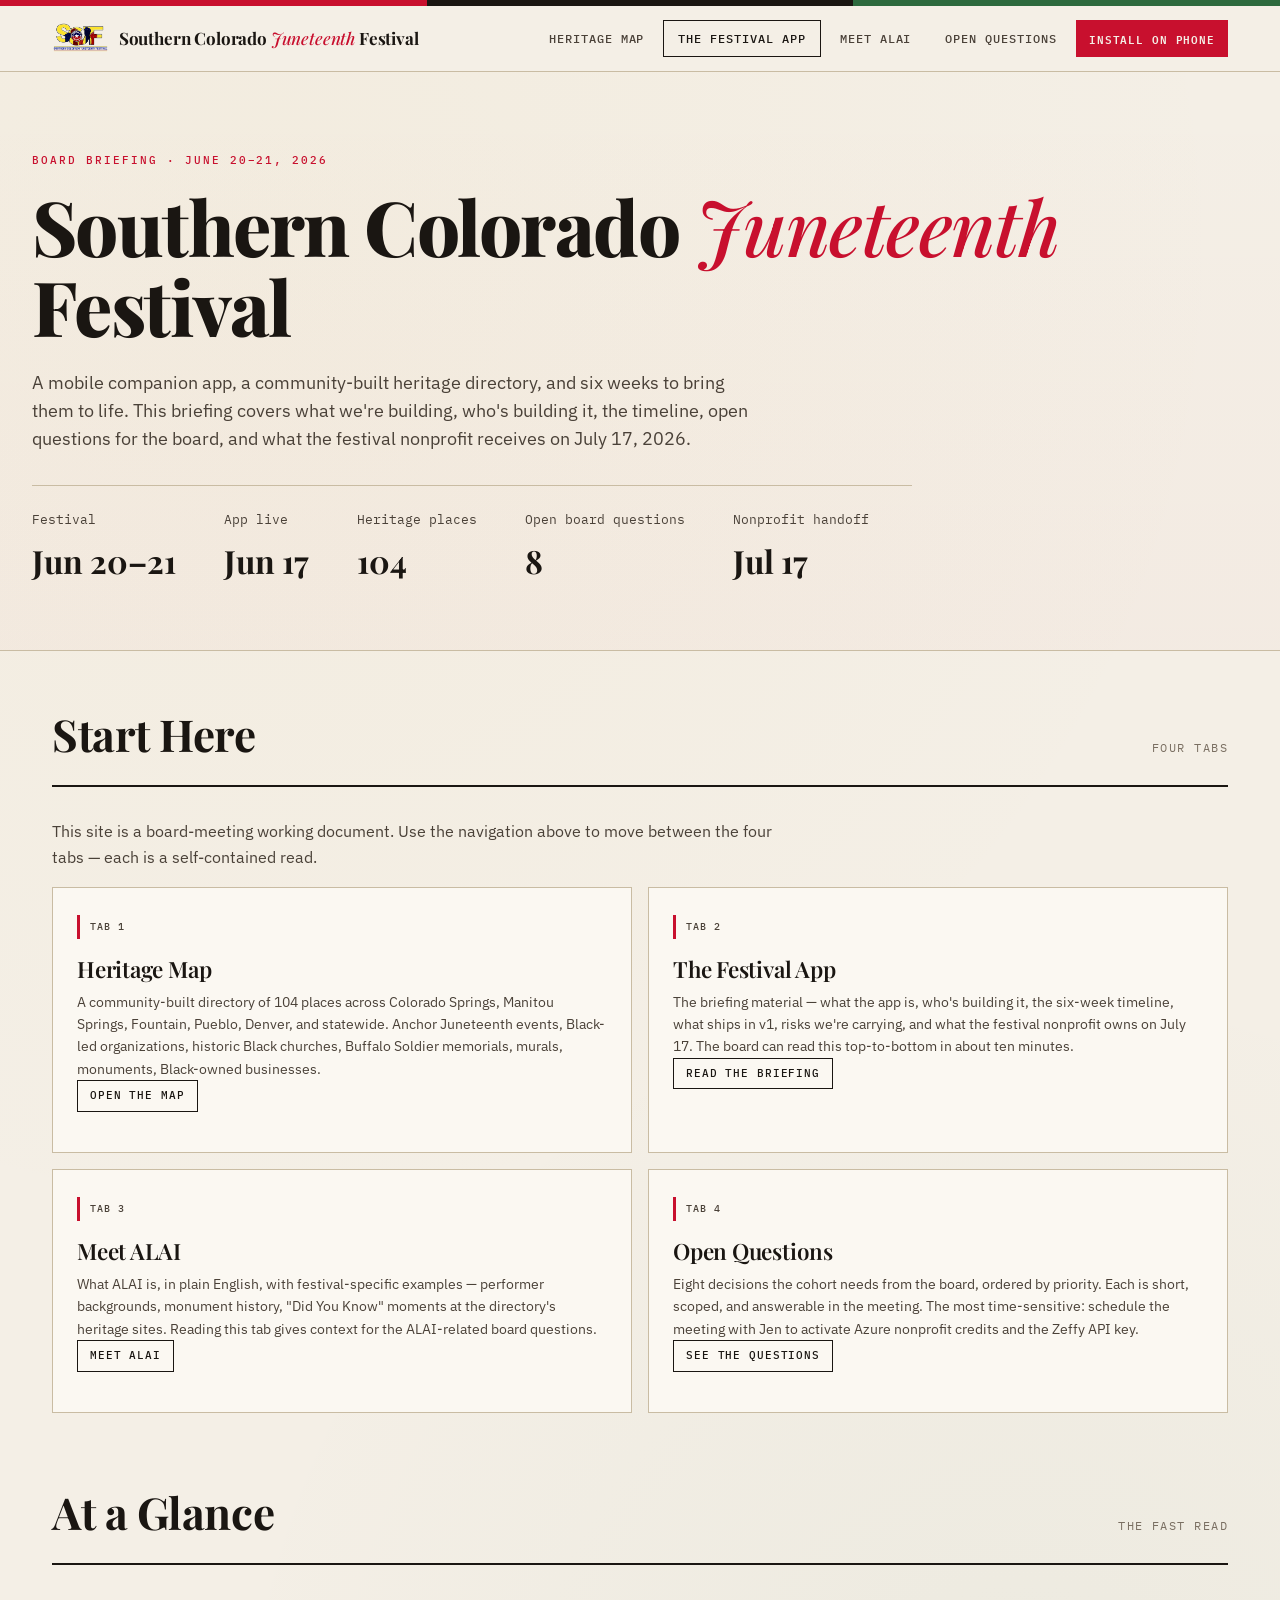
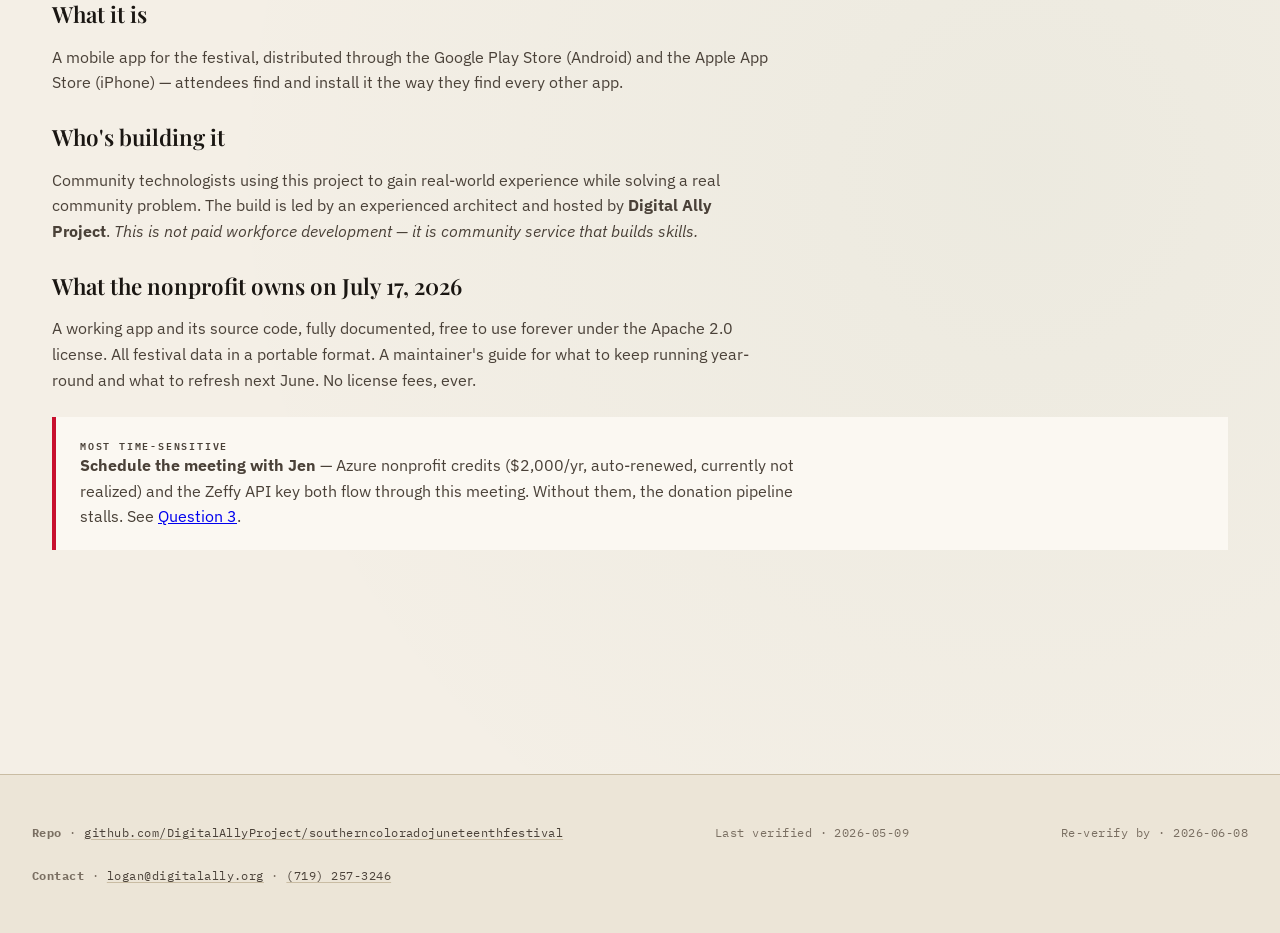
==== commit dab24c86: "Drop PWA framing, remove duplicate DAP logo. - Festival App tab and Index "At a Glance" no longer ex" ====
--- a/index.html
+++ b/index.html
@@ -105,7 +105,7 @@
 
   <h3>What it is</h3>
   <p>
-    A website that works like an app. Open it once in your phone's browser, save it to your home screen, and it behaves like any other app — even offline. The next step is packaging it for the Google Play Store and Apple App Store so attendees find it the way they find every other app.
+    A mobile app for the festival, distributed through the Google Play Store (Android) and the Apple App Store (iPhone) — attendees find and install it the way they find every other app.
   </p>
 
   <h3>Who's building it</h3>
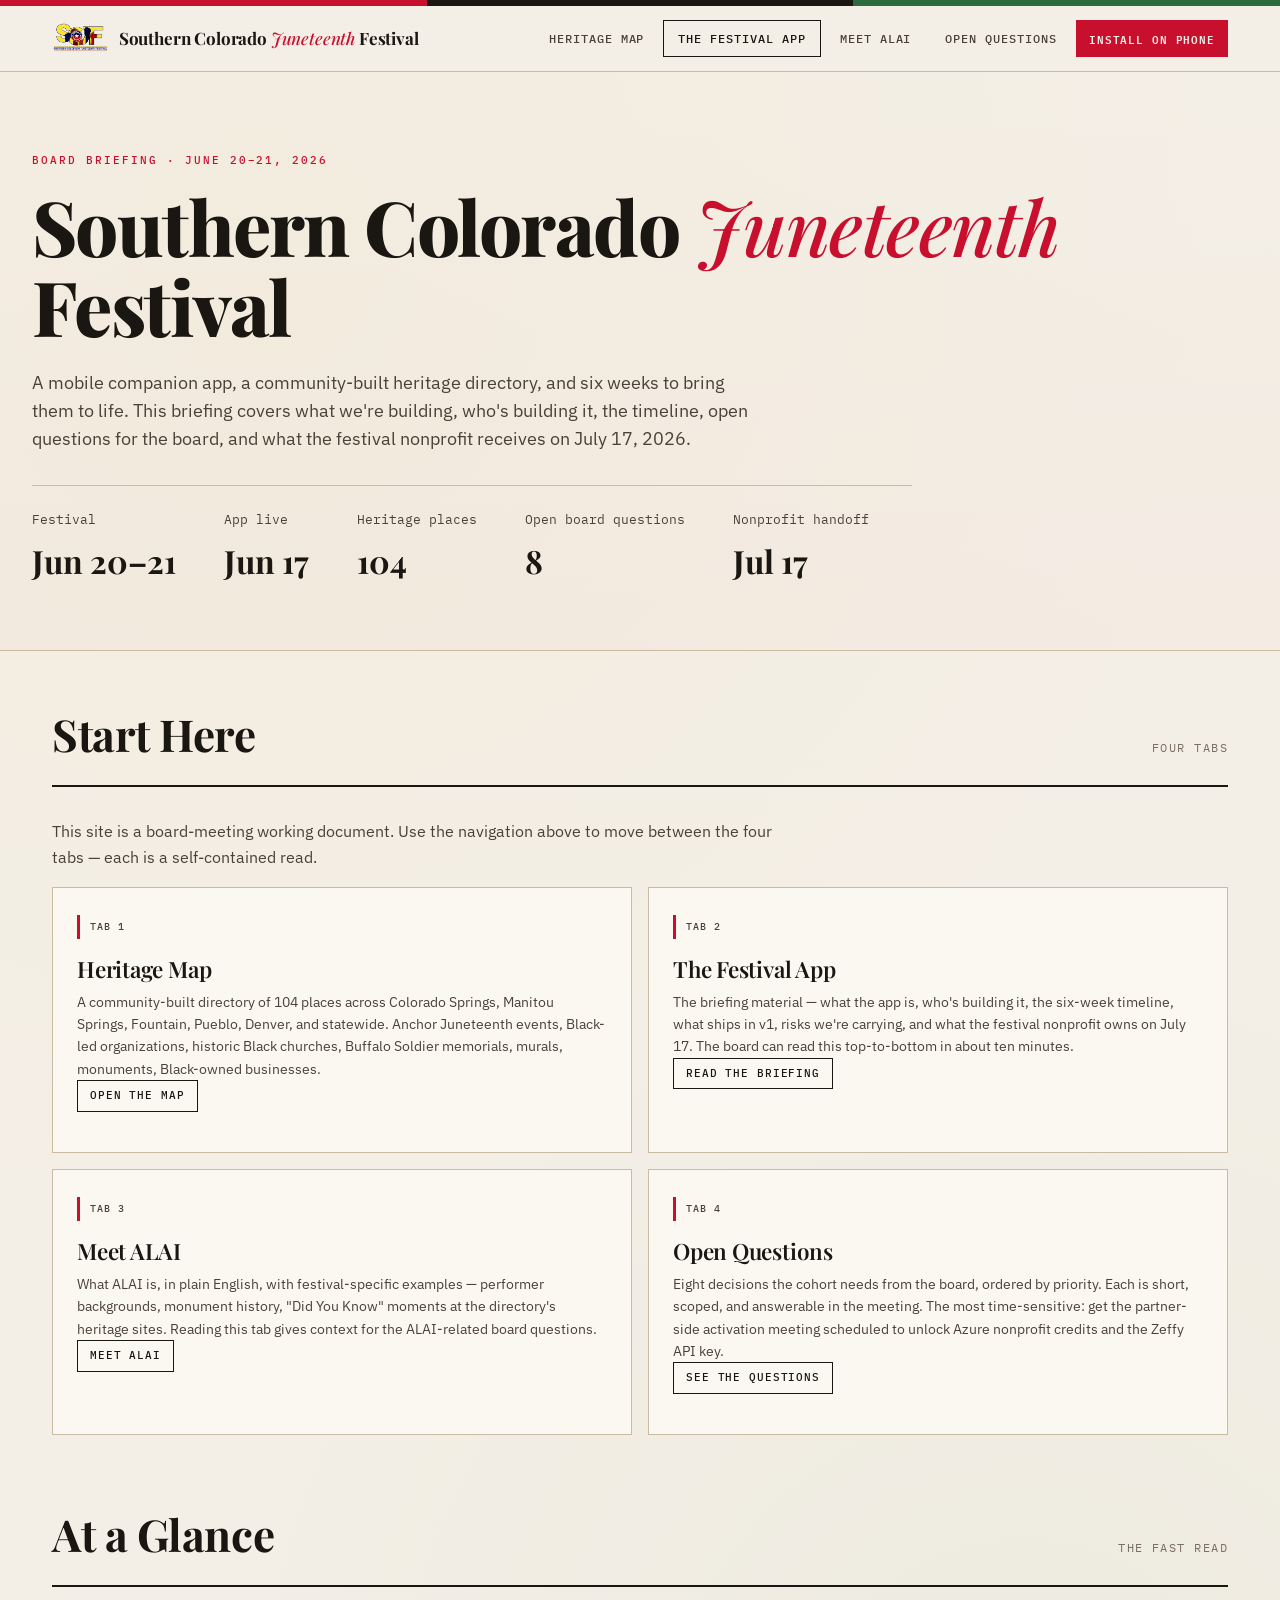
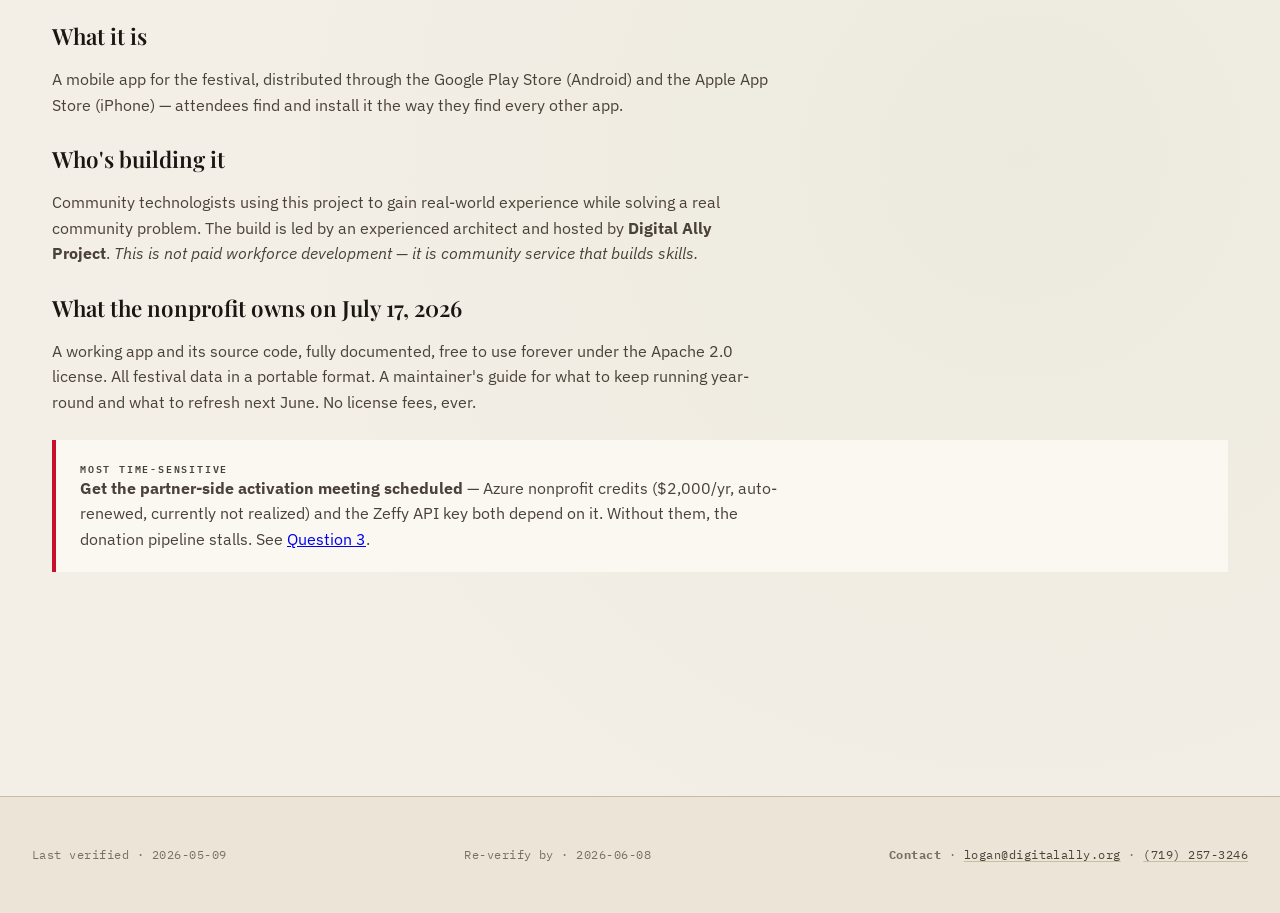
==== commit d4426316: "Audit fixes — Juneteenth hero, scrub Jen, remove placeholders, drop repo link. - festival-app hero h" ====
--- a/index.html
+++ b/index.html
@@ -89,7 +89,7 @@
       <p class="category-badge">Tab 4</p>
       <h3 class="card-title">Open Questions</h3>
       <p class="card-body-text">
-        Eight decisions the cohort needs from the board, ordered by priority. Each is short, scoped, and answerable in the meeting. The most time-sensitive: schedule the meeting with Jen to activate Azure nonprofit credits and the Zeffy API key.
+        Eight decisions the cohort needs from the board, ordered by priority. Each is short, scoped, and answerable in the meeting. The most time-sensitive: get the partner-side activation meeting scheduled to unlock Azure nonprofit credits and the Zeffy API key.
       </p>
       <p><a class="cross-link" href="open-questions.html">See the questions</a></p>
     </article>
@@ -121,7 +121,7 @@
   <div class="callout">
     <p class="callout-label">Most time-sensitive</p>
     <p>
-      <strong>Schedule the meeting with Jen</strong> — Azure nonprofit credits ($2,000/yr, auto-renewed, currently not realized) and the Zeffy API key both flow through this meeting. Without them, the donation pipeline stalls. See <a href="open-questions.html#q3">Question 3</a>.
+      <strong>Get the partner-side activation meeting scheduled</strong> — Azure nonprofit credits ($2,000/yr, auto-renewed, currently not realized) and the Zeffy API key both depend on it. Without them, the donation pipeline stalls. See <a href="open-questions.html#q3">Question 3</a>.
     </p>
   </div>
 </section>
@@ -130,9 +130,6 @@
 
 <footer class="site-footer">
   <div class="site-footer-inner">
-    <div>
-      <strong>Repo</strong> · <a href="https://github.com/DigitalAllyProject/southerncoloradojuneteenthfestival">github.com/DigitalAllyProject/southerncoloradojuneteenthfestival</a>
-    </div>
     <div>Last verified · 2026-05-09</div>
     <div>Re-verify by · 2026-06-08</div>
     <div><strong>Contact</strong> · <a href="mailto:logan@digitalally.org">logan@digitalally.org</a> · <a href="tel:+17192573246">(719) 257-3246</a></div>
